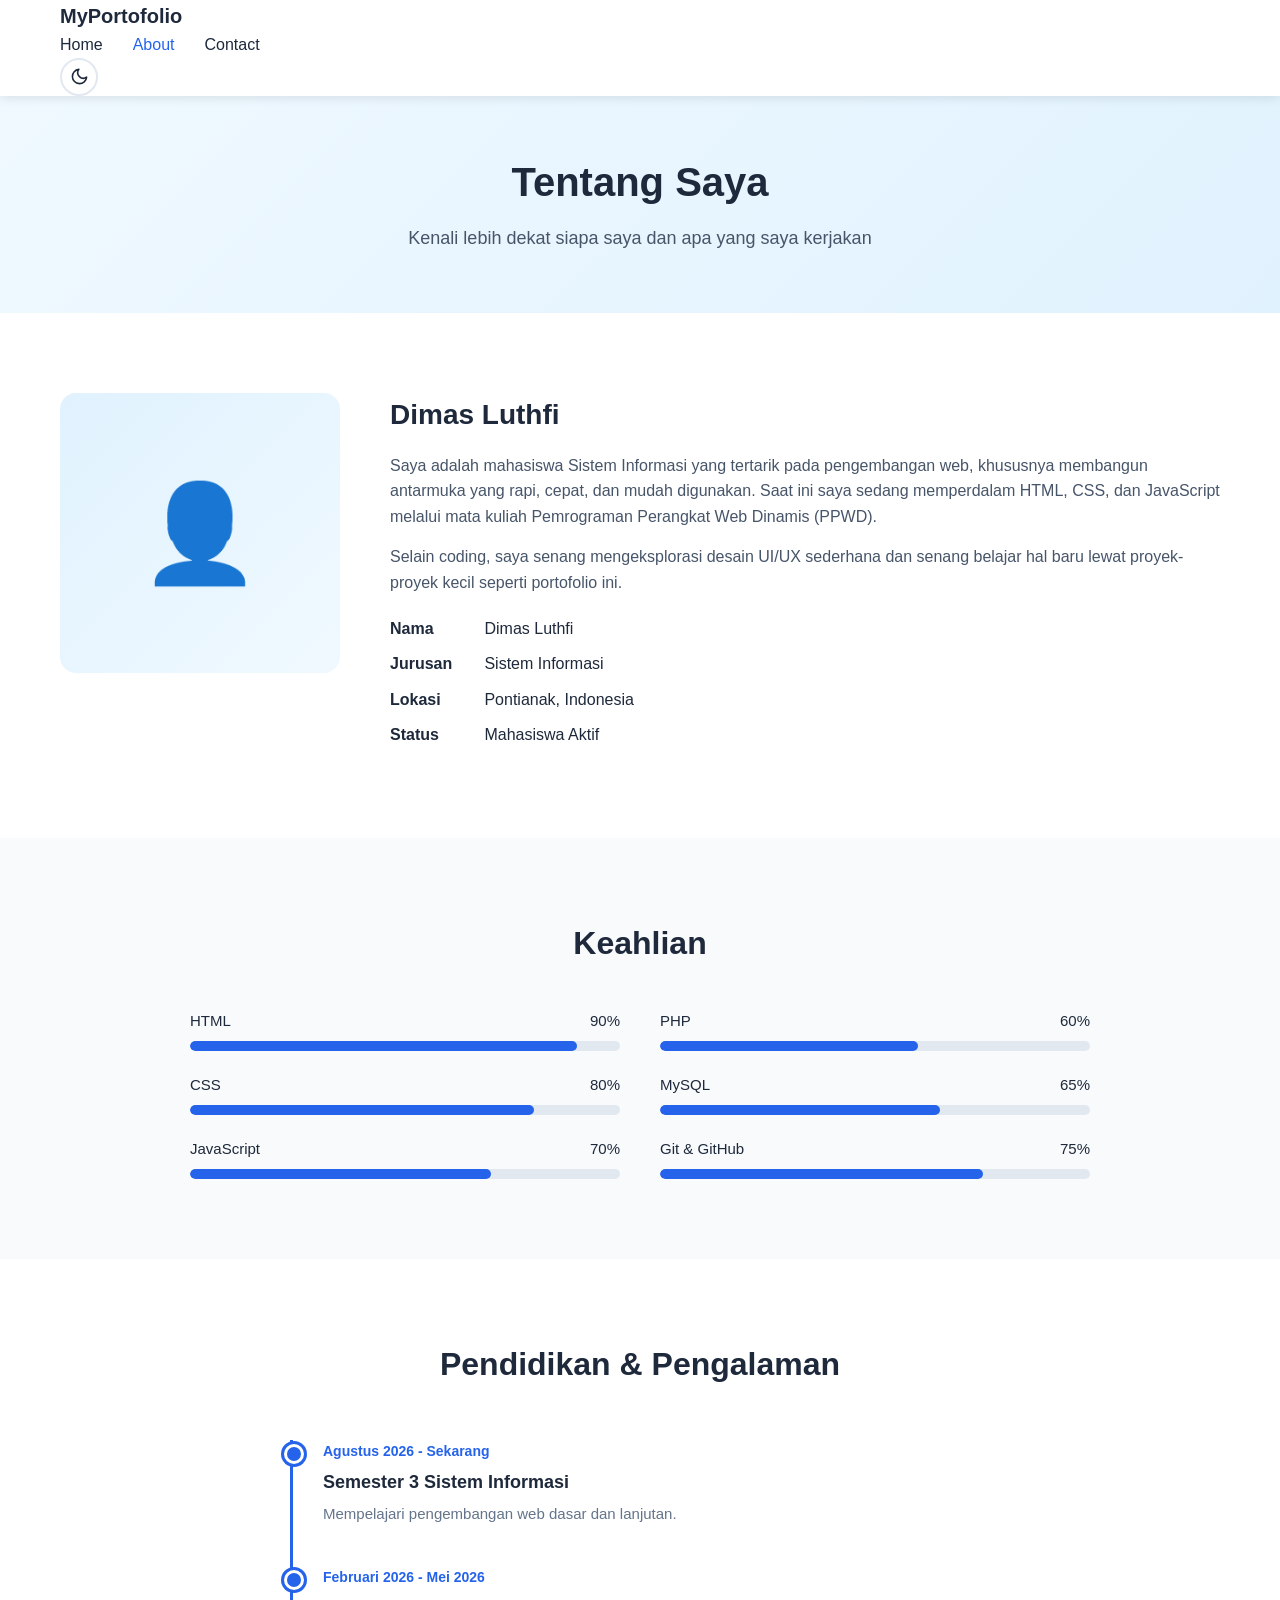
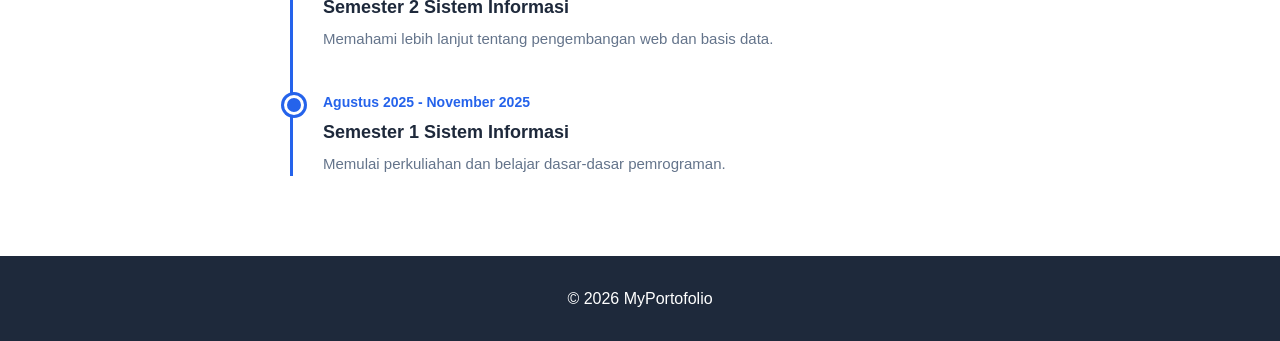
==== about.html @ 9e34fb9d "push pertama ke branch" ====
<!DOCTYPE html>
<html lang="id">
<head>
    <meta charset="UTF-8">
    <script>
    (function () {
        try {
            var saved = localStorage.getItem('theme');
            var theme = saved || (window.matchMedia('(prefers-color-scheme: dark)').matches ? 'dark' : 'light');
            document.documentElement.setAttribute('data-theme', theme);
        } catch (e) { /* localStorage tidak tersedia, tetap pakai default terang */ }
    })();
</script>
    <meta name="viewport" content="width=device-width, initial-scale=1.0">
    <title>Tentang Saya - Portofolio Saya</title>
    <link rel="stylesheet" href="css/style.css">
</head>
<body>
    <!-- Navigasi -->
<nav>
    <div class="container">
        <div class="logo">MyPortofolio</div>
        <ul class="nav-links" id="navLinks">
            <li><a href="index.html">Home</a></li>
            <li><a href="about.html" class="active">About</a></li>
            <li><a href="contact.html">Contact</a></li>
        </ul>
        <div class="nav-actions">
            <button class="theme-toggle" id="themeToggle" aria-label="Ganti ke mode gelap" title="Ganti mode gelap/terang">
                <svg class="icon-moon" viewBox="0 0 24 24" width="19" height="19" fill="none" stroke="currentColor" stroke-width="2" stroke-linecap="round" stroke-linejoin="round" aria-hidden="true">
                    <path d="M21 12.79A9 9 0 1 1 11.21 3 7 7 0 0 0 21 12.79z"/>
                </svg>
                <svg class="icon-sun" viewBox="0 0 24 24" width="19" height="19" fill="none" stroke="currentColor" stroke-width="2" stroke-linecap="round" stroke-linejoin="round" aria-hidden="true">
                    <circle cx="12" cy="12" r="5"/>
                    <line x1="12" y1="1" x2="12" y2="3"/>
                    <line x1="12" y1="21" x2="12" y2="23"/>
                    <line x1="4.22" y1="4.22" x2="5.64" y2="5.64"/>
                    <line x1="18.36" y1="18.36" x2="19.78" y2="19.78"/>
                    <line x1="1" y1="12" x2="3" y2="12"/>
                    <line x1="21" y1="12" x2="23" y2="12"/>
                    <line x1="4.22" y1="19.78" x2="5.64" y2="18.36"/>
                    <line x1="18.36" y1="5.64" x2="19.78" y2="4.22"/>
                </svg>
            </button>
            <button class="nav-toggle" id="navToggle" aria-label="Buka menu navigasi" aria-expanded="false">
                <span></span><span></span><span></span>
            </button>
        </div>
    </div>
</nav>

    <!-- Page Header -->
    <header class="page-header">
        <div class="container">
            <h1>Tentang Saya</h1>
            <p>Kenali lebih dekat siapa saya dan apa yang saya kerjakan</p>
        </div>
    </header>

    <!-- Profil -->
    <section class="about-section">
        <div class="container">
            <div class="about-grid">
                <div class="about-photo" aria-hidden="true">👤</div>
                <div class="about-text">
                    <h2>Dimas Luthfi</h2>
                    <p>
                        Saya adalah mahasiswa Sistem Informasi yang tertarik pada pengembangan web,
                        khususnya membangun antarmuka yang rapi, cepat, dan mudah digunakan.
                        Saat ini saya sedang memperdalam HTML, CSS, dan JavaScript melalui mata
                        kuliah Pemrograman Perangkat Web Dinamis (PPWD).
                    </p>
                    <p>
                        Selain coding, saya senang mengeksplorasi desain UI/UX sederhana dan
                        senang belajar hal baru lewat proyek-proyek kecil seperti portofolio ini.
                    </p>
                    <ul class="info-list">
                        <li><strong>Nama</strong> Dimas Luthfi</li>
                        <li><strong>Jurusan</strong> Sistem Informasi</li>
                        <li><strong>Lokasi</strong> Pontianak, Indonesia</li>
                        <li><strong>Status</strong> Mahasiswa Aktif</li>
                    </ul>
                </div>
            </div>
        </div>
    </section>

    <!-- Skill -->
    <section class="skills-section">
        <div class="container">
            <h2>Keahlian</h2>
            <div class="skills-grid">
                <div>
                    <div class="skill-item">
                        <div class="skill-item-header"><span>HTML</span><span>90%</span></div>
                        <div class="skill-bar"><div class="skill-bar-fill" data-percent="90"></div></div>
                    </div>
                    <div class="skill-item">
                        <div class="skill-item-header"><span>CSS</span><span>80%</span></div>
                        <div class="skill-bar"><div class="skill-bar-fill" data-percent="80"></div></div>
                    </div>
                    <div class="skill-item">
                        <div class="skill-item-header"><span>JavaScript</span><span>70%</span></div>
                        <div class="skill-bar"><div class="skill-bar-fill" data-percent="70"></div></div>
                    </div>
                </div>
                <div>
                    <div class="skill-item">
                        <div class="skill-item-header"><span>PHP</span><span>60%</span></div>
                        <div class="skill-bar"><div class="skill-bar-fill" data-percent="60"></div></div>
                    </div>
                    <div class="skill-item">
                        <div class="skill-item-header"><span>MySQL</span><span>65%</span></div>
                        <div class="skill-bar"><div class="skill-bar-fill" data-percent="65"></div></div>
                    </div>
                    <div class="skill-item">
                        <div class="skill-item-header"><span>Git & GitHub</span><span>75%</span></div>
                        <div class="skill-bar"><div class="skill-bar-fill" data-percent="75"></div></div>
                    </div>
                </div>
            </div>
        </div>
    </section>

    <!-- Timeline -->
    <section class="timeline-section">
        <div class="container">
            <h2>Pendidikan & Pengalaman</h2>
            <div class="timeline">
                <div class="timeline-item">
                    <div class="timeline-date">Agustus 2026 - Sekarang</div>
                    <h3>Semester 3 Sistem Informasi</h3>
                    <p>Mempelajari pengembangan web dasar dan lanjutan.</p>
                </div>
                <div class="timeline-item">
                    <div class="timeline-date">Februari 2026 - Mei 2026</div>
                    <h3>Semester 2 Sistem Informasi</h3>
                    <p>Memahami lebih lanjut tentang pengembangan web dan basis data.</p>
                </div>
                <div class="timeline-item">
                    <div class="timeline-date">Agustus 2025 - November 2025</div>
                    <h3>Semester 1 Sistem Informasi</h3>
                    <p>Memulai perkuliahan dan belajar dasar-dasar pemrograman.</p>
                </div>
            </div>
        </div>
    </section>

    <!-- Footer -->
    <footer>
        <p>&copy; 2026 MyPortofolio</p>
    </footer>

    <script src="js/main.js"></script>
</body>
</html>
---- css/style.css ----
/* Reset & Variables */
* {
    margin: 0;
    padding: 0;
    box-sizing: border-box;
}
:root {
    --primary: #2563eb;
    --primary-dark: #1d4ed8;
    --dark: #1e293b;
    --light: #f8fafc;
    --surface: #ffffff;
    --gray: #94a3b8;
    --border: #e2e8f0;
    --text-secondary: #475569;
    --text-muted: #64748b;
    --shadow: rgba(0,0,0,0.1);
    --icon-bg: #e0f2fe;
    --footer-bg: #1e293b;
    --footer-text: #ffffff;
    --success: #16a34a;
    --success-bg: #dcfce7;
    --danger: #dc2626;
    --danger-bg: #fee2e2;
}

/* Tema gelap: override variabel warna, seluruh halaman ikut menyesuaikan otomatis */
html[data-theme="dark"] {
    --dark: #f1f5f9;
    --light: #0f172a;
    --surface: #1e293b;
    --gray: #64748b;
    --border: #334155;
    --text-secondary: #cbd5e1;
    --text-muted: #94a3b8;
    --shadow: rgba(0,0,0,0.55);
    --icon-bg: rgba(37, 99, 235, 0.18);
    --footer-bg: #0b1220;
    --footer-text: #f1f5f9;
    --success: #4ade80;
    --success-bg: rgba(74, 222, 128, 0.15);
    --danger: #f87171;
    --danger-bg: rgba(248, 113, 113, 0.15);
}

body {
    font-family: 'Segoe UI', sans-serif;
    background: var(--light);
    color: var(--dark);
    line-height: 1.6;
    transition: background-color 0.3s ease, color 0.3s ease;
}
.container {
    max-width: 1200px;
    margin: 0 auto;
    padding: 0 20px;
}

/* Navigation */
nav {
    background: var(--surface);
    box-shadow: 0 2px 10px var(--shadow);
    position: fixed;
    width: 100%;
    top: 0;
    z-index: 100;
    transition: background-color 0.3s ease, box-shadow 0.3s ease;
}
nav.container {
    display: flex;
    justify-content: space-between;
    align-items: center;
    padding: 15px 20px;
    position: relative;
}
.logo { font-weight: 700; font-size: 20px; }
.nav-links {
    display: flex;
    list-style: none;
    gap: 30px;
}
.nav-links a {
    text-decoration: none;
    color: var(--dark);
    font-weight: 500;
    transition: color 0.3s;
}
.nav-links a:hover, .nav-links a.active {
    color: var(--primary);
}

/* Grup aksi kanan navbar: theme toggle + hamburger */
.nav-actions {
    display: flex;
    align-items: center;
    gap: 10px;
}

/* Theme toggle button */
.theme-toggle {
    display: flex;
    align-items: center;
    justify-content: center;
    width: 38px;
    height: 38px;
    border-radius: 50%;
    border: 2px solid var(--border);
    background: none;
    color: var(--dark);
    cursor: pointer;
    transition: border-color 0.3s ease, transform 0.3s ease, color 0.3s ease;
}
.theme-toggle:hover { border-color: var(--primary); transform: rotate(20deg); }
.theme-toggle:focus-visible { outline: 2px solid var(--primary); outline-offset: 2px; }
.theme-toggle svg { width: 19px; height: 19px; }
.theme-toggle .icon-sun { display: none; }
html[data-theme="dark"] .theme-toggle .icon-sun { display: block; }
html[data-theme="dark"] .theme-toggle .icon-moon { display: none; }

/* Mobile nav toggle */
.nav-toggle {
    display: none;
    flex-direction: column;
    justify-content: center;
    gap: 5px;
    width: 32px;
    height: 32px;
    background: none;
    border: none;
    cursor: pointer;
    padding: 4px;
}
.nav-toggle span {
    display: block;
    width: 100%;
    height: 3px;
    background: var(--dark);
    border-radius: 2px;
    transition: transform 0.3s ease, opacity 0.3s ease, background-color 0.3s ease;
}
.nav-toggle.active span:nth-child(1) { transform: translateY(8px) rotate(45deg); }
.nav-toggle.active span:nth-child(2) { opacity: 0; }
.nav-toggle.active span:nth-child(3) { transform: translateY(-8px) rotate(-45deg); }

@media (max-width: 768px) {
    .nav-toggle { display: flex; }
    .nav-links {
        position: absolute;
        top: 100%;
        left: 0;
        right: 0;
        background: var(--surface);
        flex-direction: column;
        align-items: flex-start;
        gap: 15px;
        padding: 20px;
        box-shadow: 0 10px 20px var(--shadow);
        transform: translateY(-10px);
        opacity: 0;
        pointer-events: none;
        transition: transform 0.25s ease, opacity 0.25s ease, background-color 0.3s ease;
    }
    .nav-links.active {
        transform: translateY(0);
        opacity: 1;
        pointer-events: auto;
    }
}

/* Hero Section */
.hero {
    padding: 150px 0 100px;
    background: linear-gradient(135deg, #f0f9ff 0%, #e0f2fe 100%);
    min-height: 100vh;
    display: flex;
    align-items: center;
    transition: background-color 0.3s ease;
}
html[data-theme="dark"] .hero {
    background: linear-gradient(135deg, #0f172a 0%, #1e293b 100%);
}
.hero-content h1 { font-size: 48px; margin-bottom: 20px; }
.hero-content span { color: var(--primary); }
.btn {
    display: inline-block; background: var(--primary); color: white;
    padding: 12px 30px; border-radius: 8px; text-decoration: none;
    font-weight: 600; transition: transform 0.3s, box-shadow 0.3s;
    border: none; cursor: pointer; font-size: 15px;
}
.btn:hover { transform: translateY(-3px); box-shadow: 0 10px 20px rgba(37,99,235,0.3); }

/* Page header (About/Contact) */
.page-header {
    padding: 150px 0 60px;
    background: linear-gradient(135deg, #f0f9ff 0%, #e0f2fe 100%);
    text-align: center;
    transition: background-color 0.3s ease;
}
html[data-theme="dark"] .page-header {
    background: linear-gradient(135deg, #0f172a 0%, #1e293b 100%);
}
.page-header h1 { font-size: 40px; margin-bottom: 10px; }
.page-header p { color: var(--text-secondary); font-size: 18px; }

/* Projects */
.projects { padding: 80px 0; background: var(--surface); transition: background-color 0.3s ease; }
.projects h2 { text-align: center; font-size: 36px; margin-bottom: 40px; }
.project-grid {
    display: grid;
    grid-template-columns: repeat(auto-fit, minmax(300px, 1fr));
    gap: 30px;
}
.project-card {
    background: var(--light); border-radius: 10px; padding: 20px;
    transition: transform 0.3s, background-color 0.3s ease; cursor: pointer;
}
.project-card:hover { transform: translateY(-10px); }
.project-card img { width: 100%; height: 200px; object-fit: cover; border-radius: 8px; }

/* About page */
.about-section { padding: 80px 0; background: var(--surface); transition: background-color 0.3s ease; }
.about-grid {
    display: grid;
    grid-template-columns: 280px 1fr;
    gap: 50px;
    align-items: start;
}
@media (max-width: 768px) {
    .about-grid { grid-template-columns: 1fr; }
}
.about-photo {
    width: 100%;
    aspect-ratio: 1 / 1;
    border-radius: 16px;
    background: linear-gradient(135deg, #e0f2fe 0%, #f0f9ff 100%);
    display: flex;
    align-items: center;
    justify-content: center;
    font-size: 96px;
    transition: background-color 0.3s ease;
}
html[data-theme="dark"] .about-photo {
    background: linear-gradient(135deg, #1e293b 0%, #273449 100%);
}
.about-text h2 { font-size: 28px; margin-bottom: 15px; }
.about-text p { margin-bottom: 15px; color: var(--text-secondary); }
.info-list { list-style: none; margin-top: 20px; }
.info-list li { margin-bottom: 10px; }
.info-list strong { display: inline-block; width: 90px; color: var(--dark); }

/* Skills */
.skills-section { padding: 80px 0; background: var(--light); transition: background-color 0.3s ease; }
.skills-section h2 { text-align: center; font-size: 32px; margin-bottom: 40px; }
.skills-grid {
    display: grid;
    grid-template-columns: repeat(auto-fit, minmax(260px, 1fr));
    gap: 40px;
    max-width: 900px;
    margin: 0 auto;
}
.skill-item { margin-bottom: 22px; }
.skill-item:last-child { margin-bottom: 0; }
.skill-item-header {
    display: flex;
    justify-content: space-between;
    margin-bottom: 8px;
    font-weight: 500;
    font-size: 15px;
}
.skill-bar {
    height: 10px;
    background: var(--border);
    border-radius: 5px;
    overflow: hidden;
    transition: background-color 0.3s ease;
}
.skill-bar-fill {
    height: 100%;
    background: var(--primary);
    border-radius: 5px;
    width: 0%;
    transition: width 1.2s ease;
}

/* Timeline */
.timeline-section { padding: 80px 0; background: var(--surface); transition: background-color 0.3s ease; }
.timeline-section h2 { text-align: center; font-size: 32px; margin-bottom: 50px; }
.timeline {
    max-width: 700px;
    margin: 0 auto;
    position: relative;
    padding-left: 30px;
    border-left: 3px solid var(--primary);
}
.timeline-item { position: relative; padding-bottom: 40px; }
.timeline-item:last-child { padding-bottom: 0; }
.timeline-item::before {
    content: '';
    position: absolute;
    left: -39px;
    top: 4px;
    width: 14px;
    height: 14px;
    border-radius: 50%;
    background: var(--primary);
    border: 3px solid var(--surface);
    box-shadow: 0 0 0 3px var(--primary);
    transition: border-color 0.3s ease;
}
.timeline-date { color: var(--primary); font-weight: 600; font-size: 14px; margin-bottom: 5px; }
.timeline-item h3 { font-size: 18px; margin-bottom: 5px; }
.timeline-item p { color: var(--text-muted); font-size: 15px; }

/* Contact page */
.contact-section { padding: 80px 0; background: var(--surface); transition: background-color 0.3s ease; }
.contact-grid {
    display: grid;
    grid-template-columns: 1fr 1.3fr;
    gap: 50px;
}
@media (max-width: 768px) {
    .contact-grid { grid-template-columns: 1fr; }
}
.contact-info h2 { font-size: 26px; margin-bottom: 20px; }
.contact-info > p { color: var(--text-secondary); margin-bottom: 25px; }
.contact-detail {
    display: flex;
    align-items: flex-start;
    gap: 15px;
    margin-bottom: 25px;
}
.contact-detail-icon {
    width: 45px;
    height: 45px;
    flex-shrink: 0;
    background: var(--icon-bg);
    color: var(--primary);
    border-radius: 10px;
    display: flex;
    align-items: center;
    justify-content: center;
    font-size: 20px;
    transition: background-color 0.3s ease;
}
.contact-detail h4 { font-size: 15px; margin-bottom: 3px; }
.contact-detail p { margin: 0; color: var(--text-muted); font-size: 14px; }
.social-links { display: flex; gap: 12px; margin-top: 20px; }
.social-links a {
    width: 42px;
    height: 42px;
    border-radius: 50%;
    background: var(--light);
    display: flex;
    align-items: center;
    justify-content: center;
    color: var(--dark);
    text-decoration: none;
    font-weight: 600;
    font-size: 13px;
    transition: 0.3s;
}
.social-links a:hover {
    background: var(--primary);
    color: white;
    transform: translateY(-3px);
}
.social-links a:focus-visible {
    outline: 2px solid var(--primary);
    outline-offset: 2px;
}

/* Contact form */
.contact-form {
    background: var(--light);
    padding: 40px;
    border-radius: 12px;
    transition: background-color 0.3s ease;
}
.form-group { margin-bottom: 20px; }
.form-group label {
    display: block;
    margin-bottom: 6px;
    font-weight: 500;
    font-size: 14px;
}
.form-group input,
.form-group textarea {
    width: 100%;
    padding: 12px 14px;
    border: 2px solid var(--border);
    border-radius: 8px;
    font-family: inherit;
    font-size: 15px;
    background: var(--surface);
    color: var(--dark);
    transition: border-color 0.3s ease, background-color 0.3s ease, color 0.3s ease;
}
.form-group input:focus,
.form-group textarea:focus {
    outline: none;
    border-color: var(--primary);
}
.form-group textarea { resize: vertical; min-height: 120px; }
.form-group.error input,
.form-group.error textarea { border-color: var(--danger); }
.error-message {
    display: none;
    color: var(--danger);
    font-size: 13px;
    margin-top: 5px;
}
.form-group.error .error-message { display: block; }
.form-submit-btn {
    width: 100%;
    background: var(--primary);
    color: white;
    border: none;
    padding: 14px;
    border-radius: 8px;
    font-size: 16px;
    font-weight: 600;
    cursor: pointer;
    transition: background 0.3s;
}
.form-submit-btn:hover { background: var(--primary-dark); }
.form-submit-btn:disabled { opacity: 0.7; cursor: not-allowed; }
.form-status {
    display: none;
    margin-top: 15px;
    padding: 12px 14px;
    border-radius: 8px;
    font-size: 14px;
}
.form-status.show { display: block; }
.form-status.success { background: var(--success-bg); color: var(--success); }
.form-status.error { background: var(--danger-bg); color: var(--danger); }

/* Footer */
footer {
    background: var(--footer-bg);
    color: var(--footer-text);
    text-align: center;
    padding: 30px;
    transition: background-color 0.3s ease, color 0.3s ease;
}
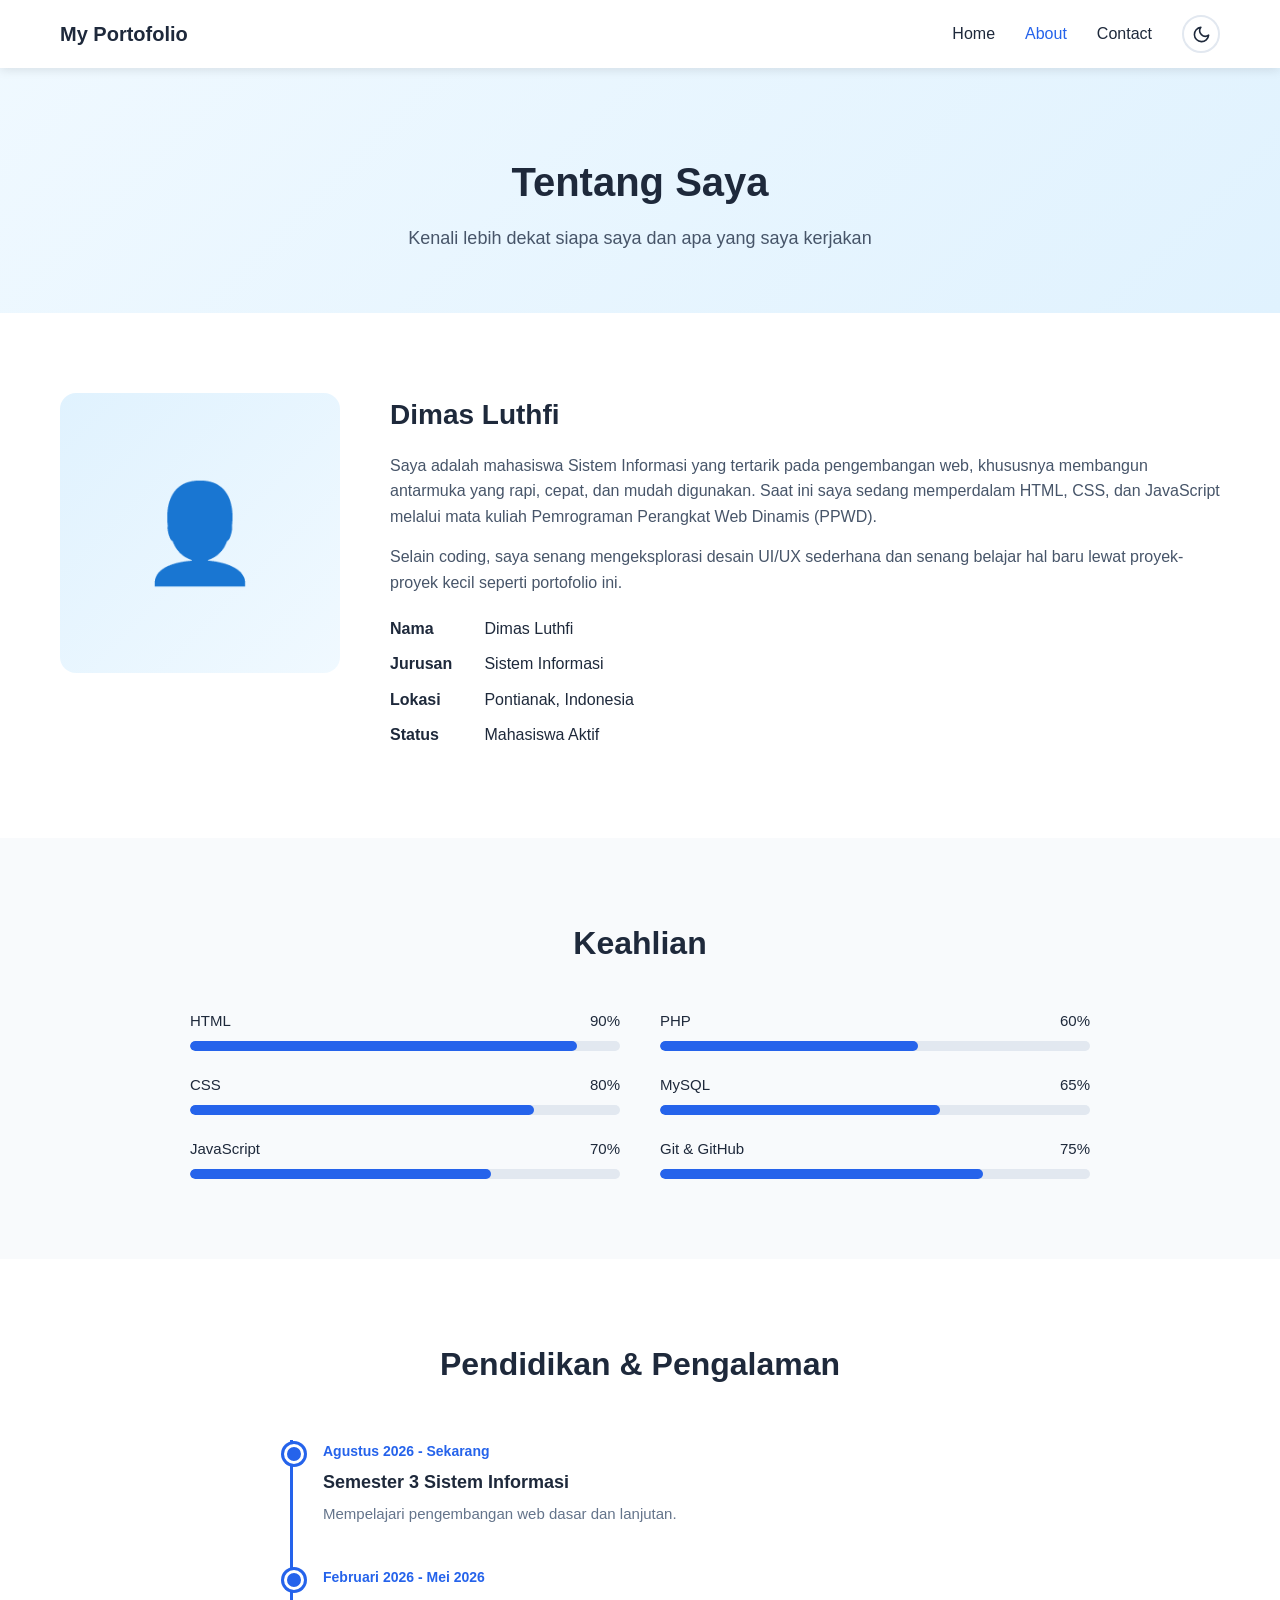
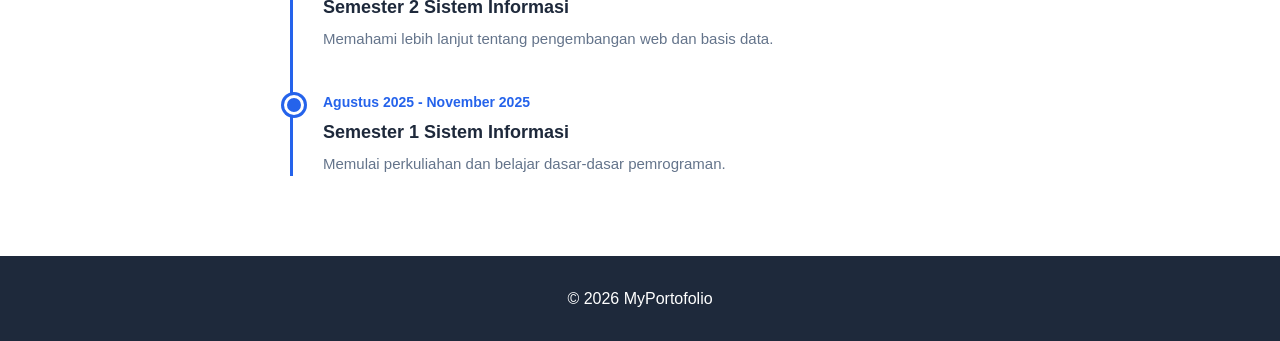
==== commit 2580d369: "minor changes" ====
--- a/about.html
+++ b/about.html
@@ -19,7 +19,7 @@
     <!-- Navigasi -->
 <nav>
     <div class="container">
-        <div class="logo">MyPortofolio</div>
+        <div class="logo">My Portofolio</div>
         <ul class="nav-links" id="navLinks">
             <li><a href="index.html">Home</a></li>
             <li><a href="about.html" class="active">About</a></li>
--- a/css/style.css
+++ b/css/style.css
@@ -66,14 +66,15 @@
     z-index: 100;
     transition: background-color 0.3s ease, box-shadow 0.3s ease;
 }
-nav.container {
-    display: flex;
-    justify-content: space-between;
-    align-items: center;
+nav .container {
+    display: flex;
+    align-items: center;
+    gap: 30px;
     padding: 15px 20px;
     position: relative;
 }
-.logo { font-weight: 700; font-size: 20px; }
+/* margin-right: auto mendorong logo ke kiri, sisanya (menu + tombol tema) ke kanan */
+.logo { font-weight: 700; font-size: 20px; margin-right: auto; }
 .nav-links {
     display: flex;
     list-style: none;
@@ -174,13 +175,42 @@
     min-height: 100vh;
     display: flex;
     align-items: center;
+    justify-content: center;
+    text-align: center;
     transition: background-color 0.3s ease;
 }
 html[data-theme="dark"] .hero {
     background: linear-gradient(135deg, #0f172a 0%, #1e293b 100%);
 }
+.hero .container {
+    width: 100%;
+}
+.hero-content {
+    max-width: 800px;
+    margin: 0 auto;
+    text-align: center;
+}
 .hero-content h1 { font-size: 48px; margin-bottom: 20px; }
 .hero-content span { color: var(--primary); }
+.hero-content p {
+    font-size: 20px;
+    color: var(--text-secondary);
+    margin-bottom: 30px;
+}
+
+/* Slot typing: lebarnya selalu sama dengan teks terpanjang, jadi hero tidak bergeser saat mengetik */
+.typing-slot {
+    display: inline-grid;
+    vertical-align: top;
+    white-space: nowrap;
+    text-align: left;
+}
+.typing-slot > * { grid-area: 1 / 1; }
+.typing-sizer { visibility: hidden; }
+@media (max-width: 600px) {
+    .hero-content h1 { font-size: 34px; }
+    .hero-content p { font-size: 16px; margin-bottom: 25px; }
+}
 .btn {
     display: inline-block; background: var(--primary); color: white;
     padding: 12px 30px; border-radius: 8px; text-decoration: none;
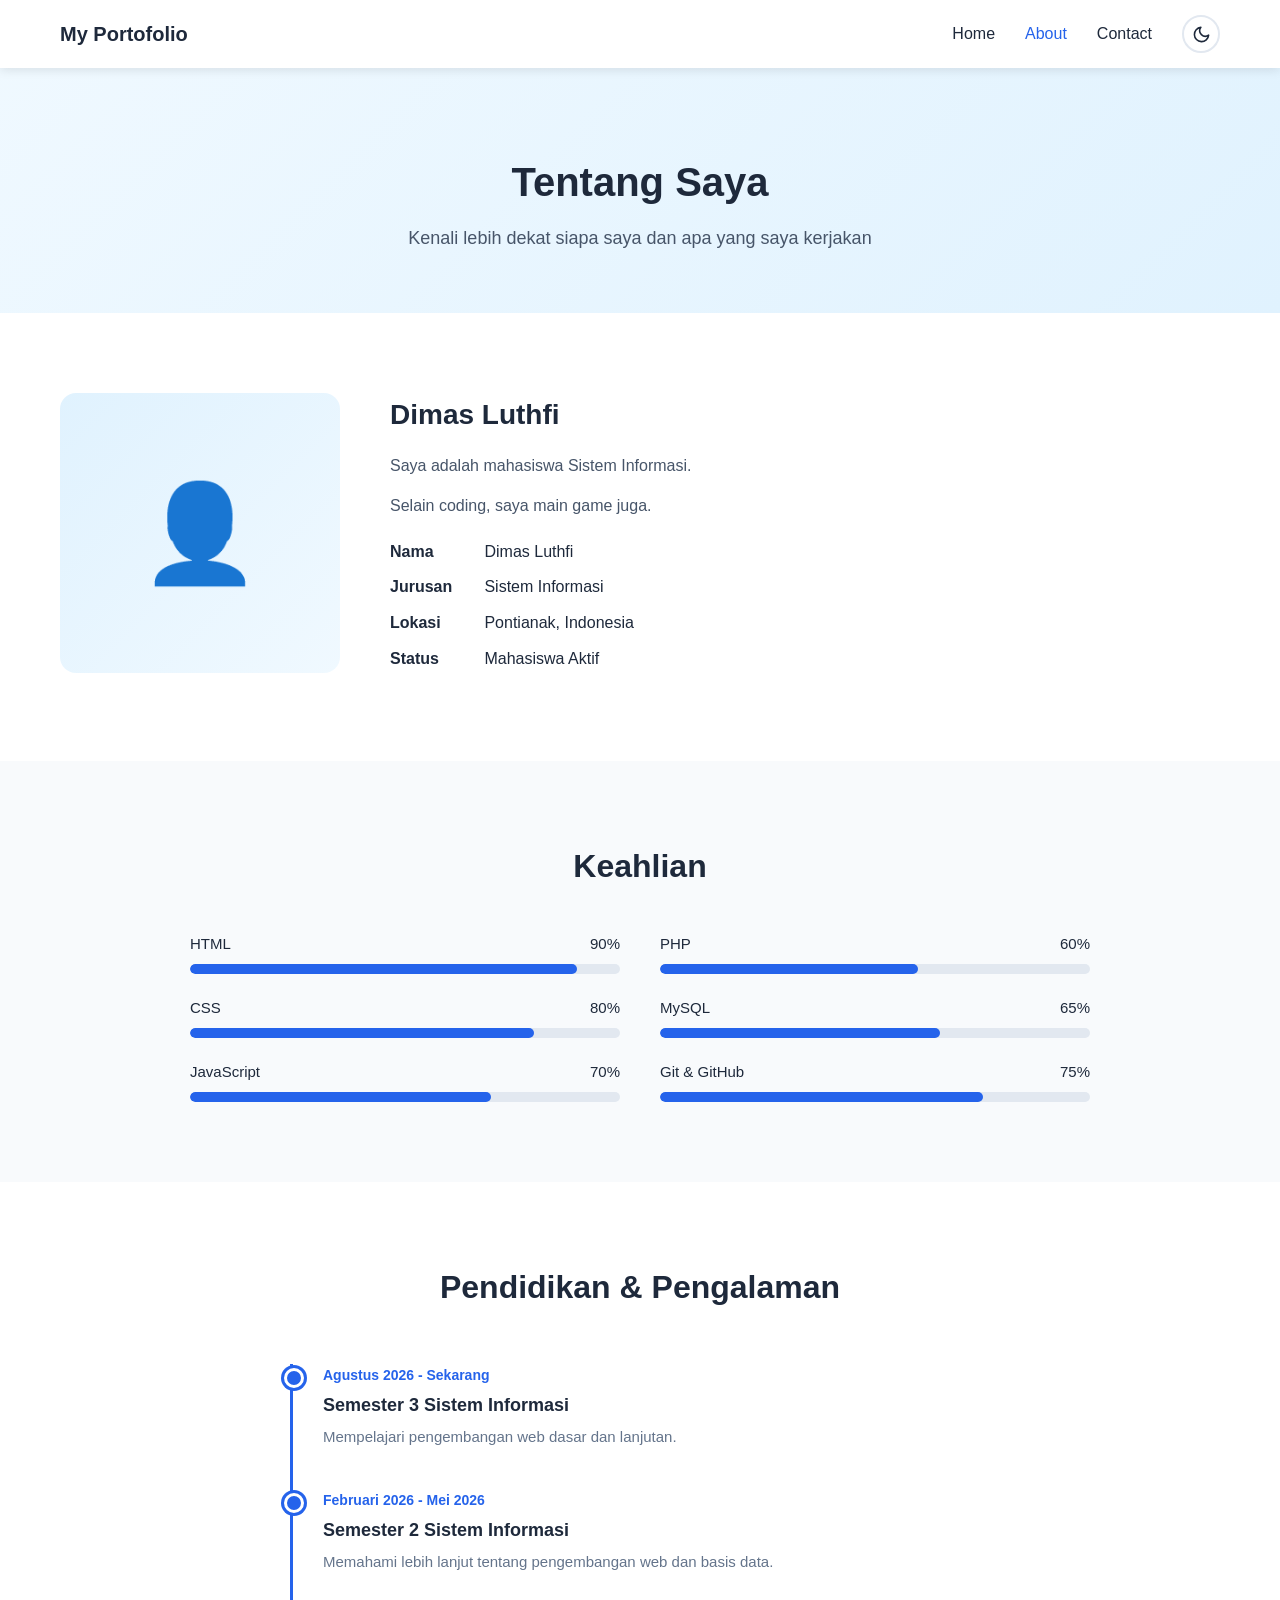
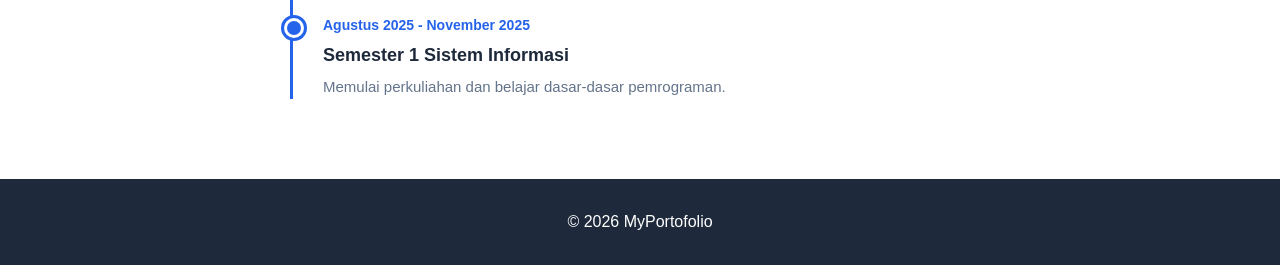
==== commit 05645326: "minor changes" ====
--- a/about.html
+++ b/about.html
@@ -12,11 +12,11 @@
     })();
 </script>
     <meta name="viewport" content="width=device-width, initial-scale=1.0">
-    <title>Tentang Saya - Portofolio Saya</title>
+    <title>Tentang Saya</title>
     <link rel="stylesheet" href="css/style.css">
 </head>
 <body>
-    <!-- Navigasi -->
+    
 <nav>
     <div class="container">
         <div class="logo">My Portofolio</div>
@@ -49,7 +49,6 @@
     </div>
 </nav>
 
-    <!-- Page Header -->
     <header class="page-header">
         <div class="container">
             <h1>Tentang Saya</h1>
@@ -57,7 +56,6 @@
         </div>
     </header>
 
-    <!-- Profil -->
     <section class="about-section">
         <div class="container">
             <div class="about-grid">
@@ -65,14 +63,10 @@
                 <div class="about-text">
                     <h2>Dimas Luthfi</h2>
                     <p>
-                        Saya adalah mahasiswa Sistem Informasi yang tertarik pada pengembangan web,
-                        khususnya membangun antarmuka yang rapi, cepat, dan mudah digunakan.
-                        Saat ini saya sedang memperdalam HTML, CSS, dan JavaScript melalui mata
-                        kuliah Pemrograman Perangkat Web Dinamis (PPWD).
+                        Saya adalah mahasiswa Sistem Informasi.
                     </p>
                     <p>
-                        Selain coding, saya senang mengeksplorasi desain UI/UX sederhana dan
-                        senang belajar hal baru lewat proyek-proyek kecil seperti portofolio ini.
+                        Selain coding, saya main game juga.
                     </p>
                     <ul class="info-list">
                         <li><strong>Nama</strong> Dimas Luthfi</li>
@@ -85,7 +79,6 @@
         </div>
     </section>
 
-    <!-- Skill -->
     <section class="skills-section">
         <div class="container">
             <h2>Keahlian</h2>
@@ -122,7 +115,6 @@
         </div>
     </section>
 
-    <!-- Timeline -->
     <section class="timeline-section">
         <div class="container">
             <h2>Pendidikan & Pengalaman</h2>
@@ -146,7 +138,6 @@
         </div>
     </section>
 
-    <!-- Footer -->
     <footer>
         <p>&copy; 2026 MyPortofolio</p>
     </footer>
--- a/css/style.css
+++ b/css/style.css
@@ -1,4 +1,3 @@
-/* Reset & Variables */
 * {
     margin: 0;
     padding: 0;
@@ -24,7 +23,6 @@
     --danger-bg: #fee2e2;
 }
 
-/* Tema gelap: override variabel warna, seluruh halaman ikut menyesuaikan otomatis */
 html[data-theme="dark"] {
     --dark: #f1f5f9;
     --light: #0f172a;
@@ -56,7 +54,6 @@
     padding: 0 20px;
 }
 
-/* Navigation */
 nav {
     background: var(--surface);
     box-shadow: 0 2px 10px var(--shadow);
@@ -73,7 +70,7 @@
     padding: 15px 20px;
     position: relative;
 }
-/* margin-right: auto mendorong logo ke kiri, sisanya (menu + tombol tema) ke kanan */
+
 .logo { font-weight: 700; font-size: 20px; margin-right: auto; }
 .nav-links {
     display: flex;
@@ -90,14 +87,12 @@
     color: var(--primary);
 }
 
-/* Grup aksi kanan navbar: theme toggle + hamburger */
 .nav-actions {
     display: flex;
     align-items: center;
     gap: 10px;
 }
 
-/* Theme toggle button */
 .theme-toggle {
     display: flex;
     align-items: center;
@@ -118,7 +113,6 @@
 html[data-theme="dark"] .theme-toggle .icon-sun { display: block; }
 html[data-theme="dark"] .theme-toggle .icon-moon { display: none; }
 
-/* Mobile nav toggle */
 .nav-toggle {
     display: none;
     flex-direction: column;
@@ -168,7 +162,6 @@
     }
 }
 
-/* Hero Section */
 .hero {
     padding: 150px 0 100px;
     background: linear-gradient(135deg, #f0f9ff 0%, #e0f2fe 100%);
@@ -198,7 +191,6 @@
     margin-bottom: 30px;
 }
 
-/* Slot typing: lebarnya selalu sama dengan teks terpanjang, jadi hero tidak bergeser saat mengetik */
 .typing-slot {
     display: inline-grid;
     vertical-align: top;
@@ -219,7 +211,6 @@
 }
 .btn:hover { transform: translateY(-3px); box-shadow: 0 10px 20px rgba(37,99,235,0.3); }
 
-/* Page header (About/Contact) */
 .page-header {
     padding: 150px 0 60px;
     background: linear-gradient(135deg, #f0f9ff 0%, #e0f2fe 100%);
@@ -232,7 +223,6 @@
 .page-header h1 { font-size: 40px; margin-bottom: 10px; }
 .page-header p { color: var(--text-secondary); font-size: 18px; }
 
-/* Projects */
 .projects { padding: 80px 0; background: var(--surface); transition: background-color 0.3s ease; }
 .projects h2 { text-align: center; font-size: 36px; margin-bottom: 40px; }
 .project-grid {
@@ -247,7 +237,6 @@
 .project-card:hover { transform: translateY(-10px); }
 .project-card img { width: 100%; height: 200px; object-fit: cover; border-radius: 8px; }
 
-/* About page */
 .about-section { padding: 80px 0; background: var(--surface); transition: background-color 0.3s ease; }
 .about-grid {
     display: grid;
@@ -278,7 +267,6 @@
 .info-list li { margin-bottom: 10px; }
 .info-list strong { display: inline-block; width: 90px; color: var(--dark); }
 
-/* Skills */
 .skills-section { padding: 80px 0; background: var(--light); transition: background-color 0.3s ease; }
 .skills-section h2 { text-align: center; font-size: 32px; margin-bottom: 40px; }
 .skills-grid {
@@ -312,7 +300,6 @@
     transition: width 1.2s ease;
 }
 
-/* Timeline */
 .timeline-section { padding: 80px 0; background: var(--surface); transition: background-color 0.3s ease; }
 .timeline-section h2 { text-align: center; font-size: 32px; margin-bottom: 50px; }
 .timeline {
@@ -341,7 +328,6 @@
 .timeline-item h3 { font-size: 18px; margin-bottom: 5px; }
 .timeline-item p { color: var(--text-muted); font-size: 15px; }
 
-/* Contact page */
 .contact-section { padding: 80px 0; background: var(--surface); transition: background-color 0.3s ease; }
 .contact-grid {
     display: grid;
@@ -399,7 +385,6 @@
     outline-offset: 2px;
 }
 
-/* Contact form */
 .contact-form {
     background: var(--light);
     padding: 40px;
@@ -465,7 +450,6 @@
 .form-status.success { background: var(--success-bg); color: var(--success); }
 .form-status.error { background: var(--danger-bg); color: var(--danger); }
 
-/* Footer */
 footer {
     background: var(--footer-bg);
     color: var(--footer-text);
